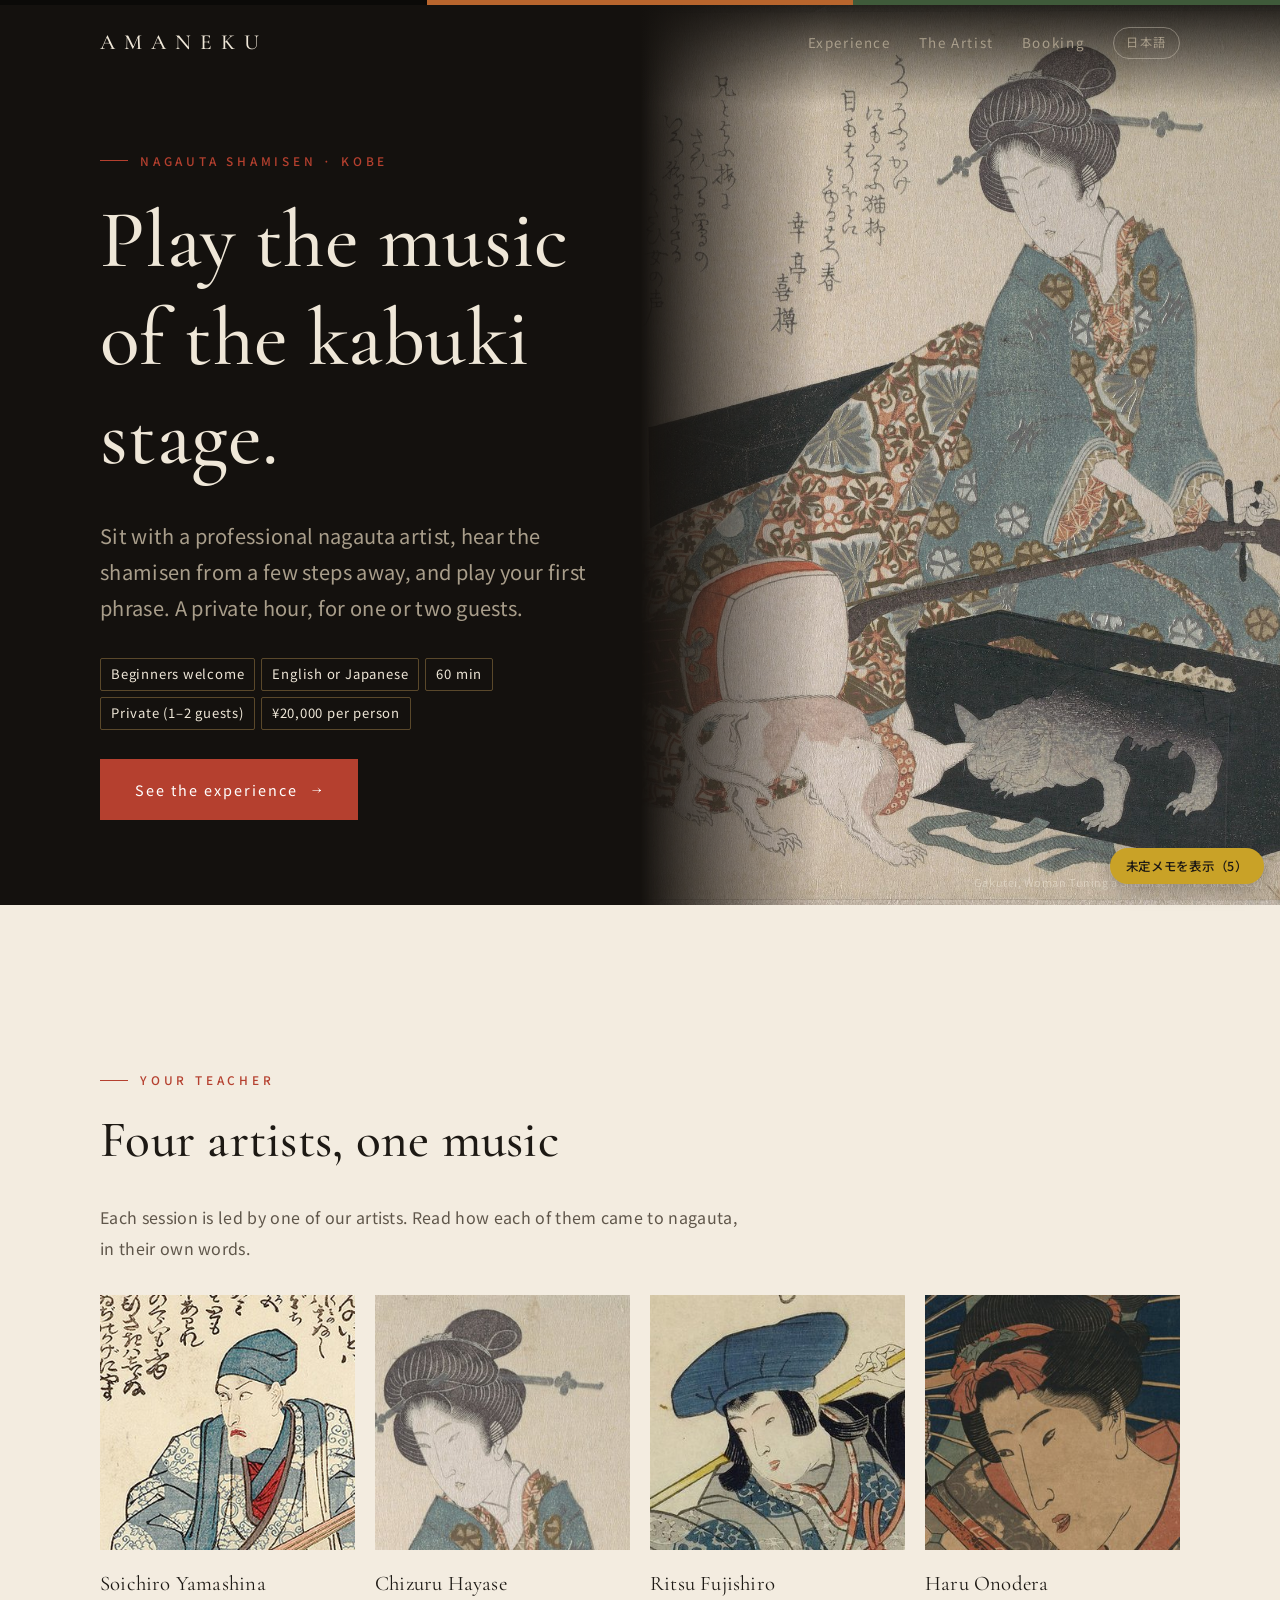
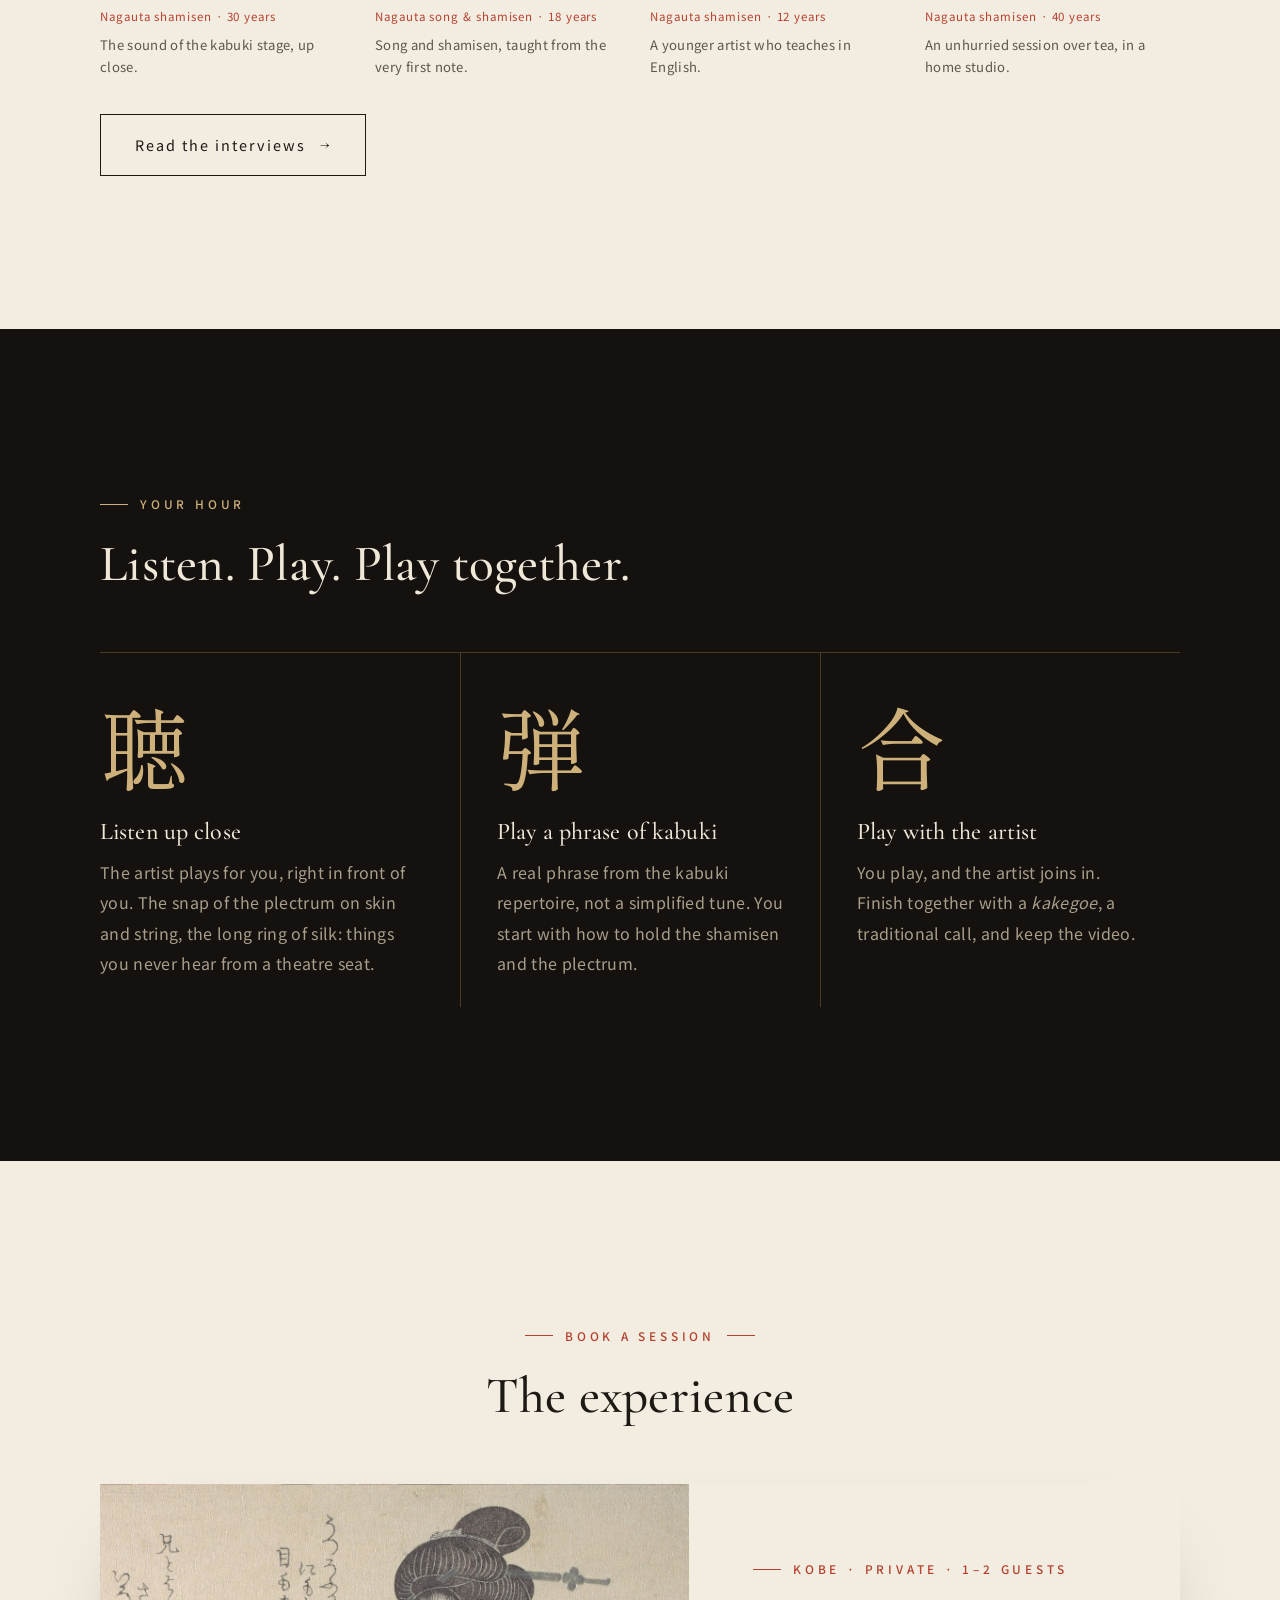
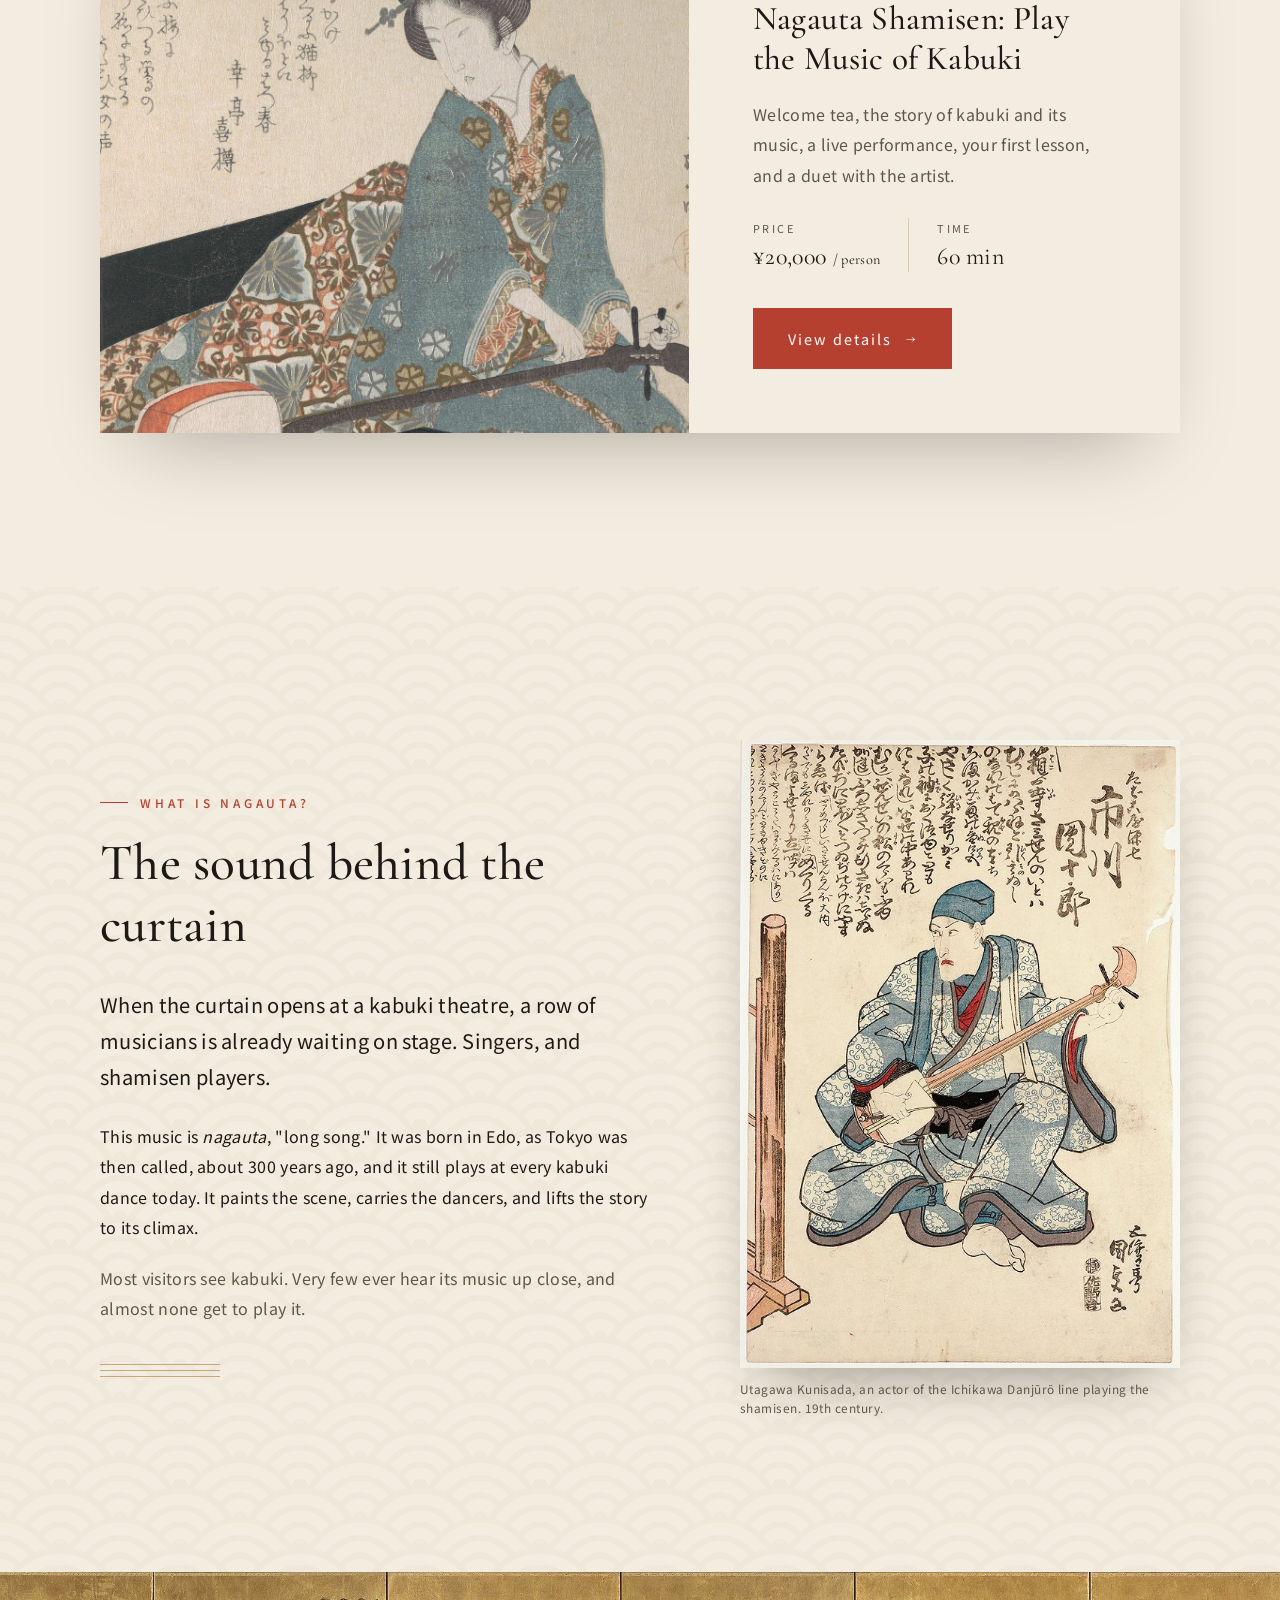
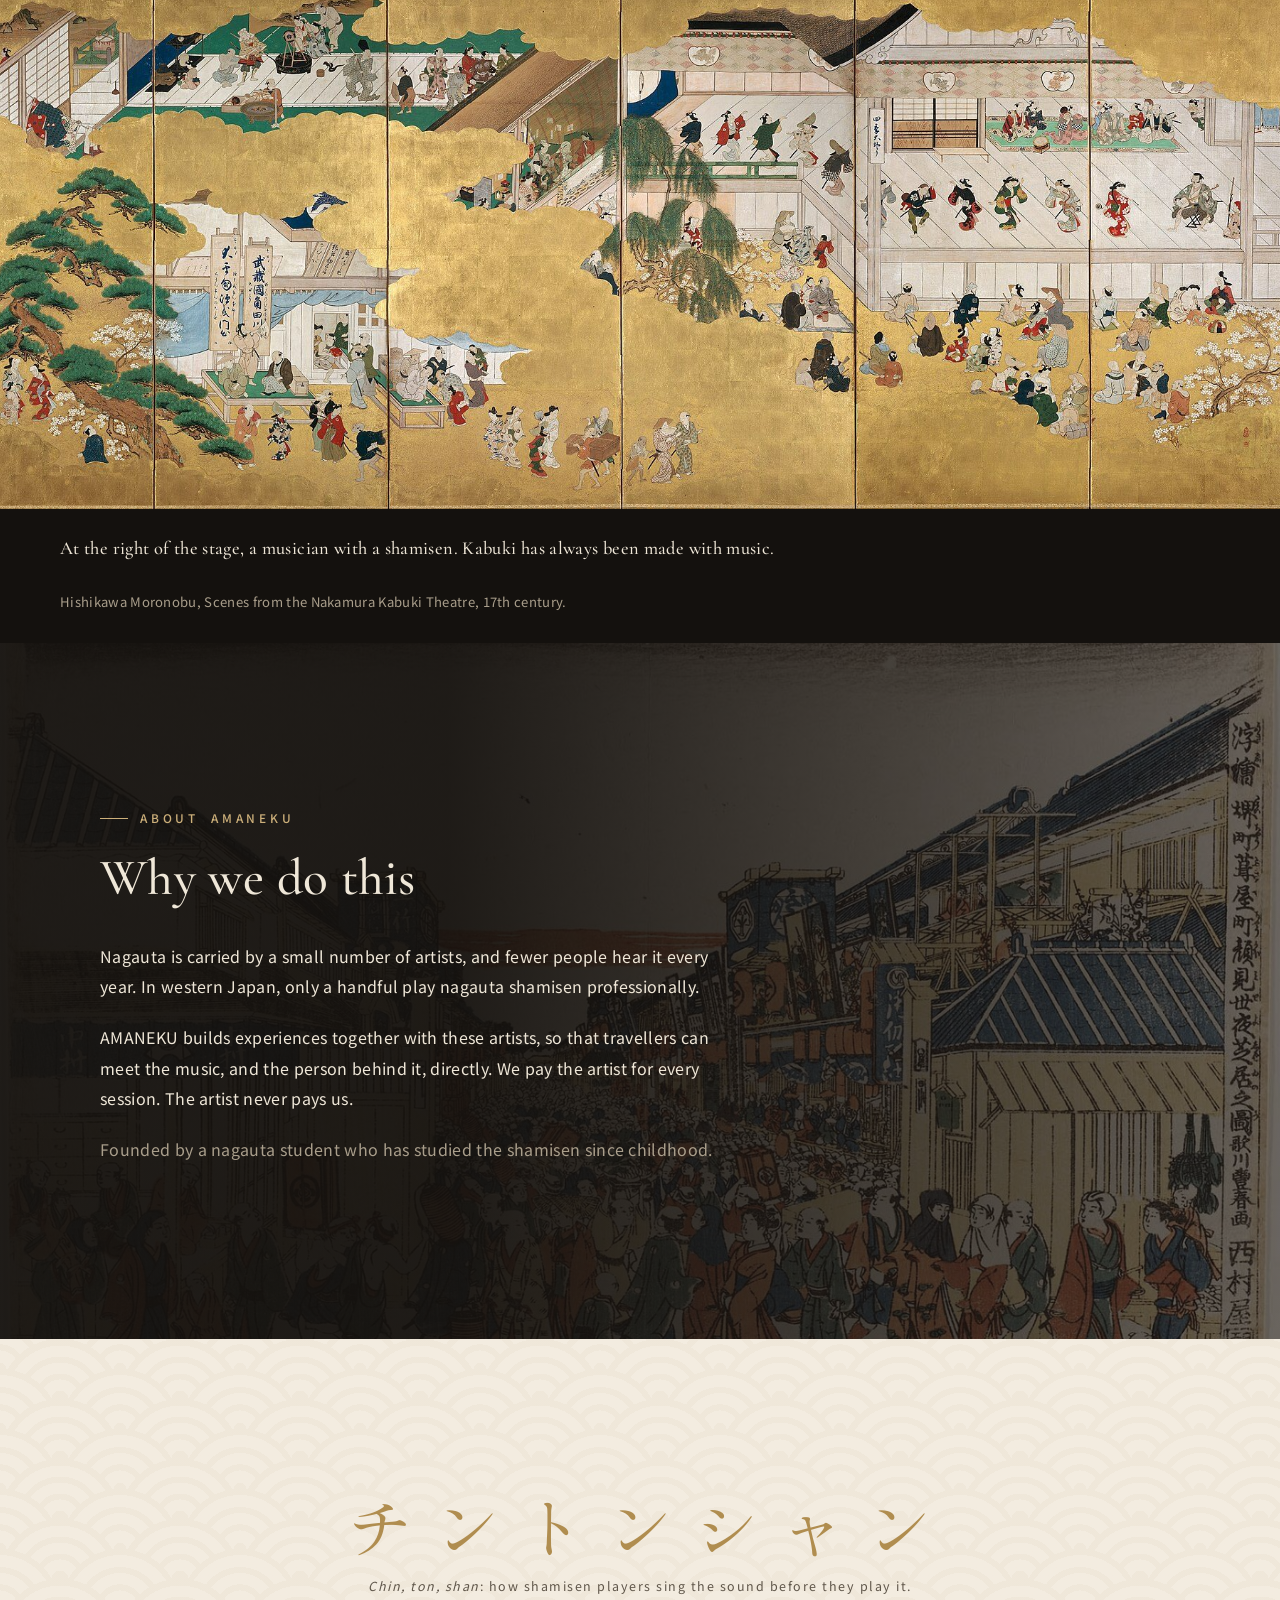
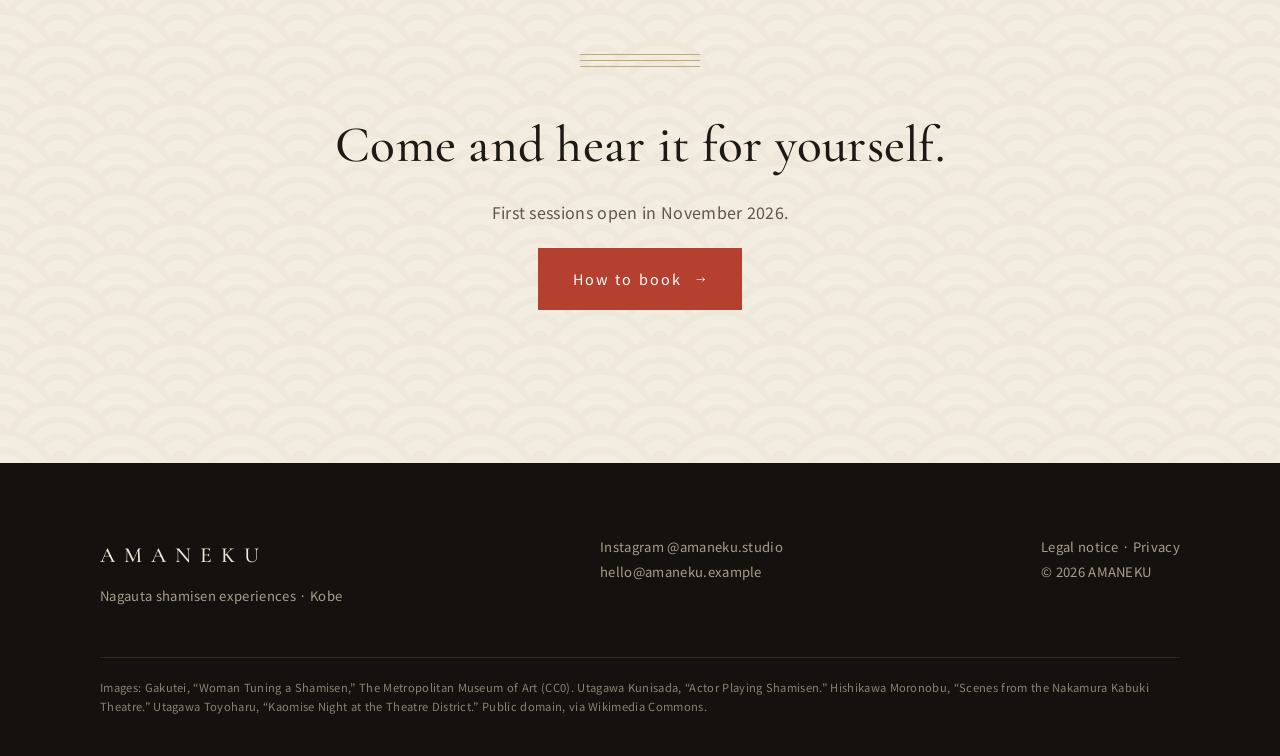
==== index.html @ f6bb28c9 "AMANEKU 体験サイトの見本（MVP・形だけ版） - 日本語・英語の4ページ（トップ／体験／演奏家／予約） - 予約カレンダー（ダミーデータ、予約・決済は未接続） - 検索エンジンに載らない設定（" ====
<!doctype html>
<html lang="en">
<head>
<meta charset="utf-8">
<meta name="robots" content="noindex, nofollow">
<meta name="viewport" content="width=device-width, initial-scale=1">
<title>AMANEKU</title>
<script>
  // ブラウザの言語が日本語なら日本語版へ、それ以外は英語版へ
  try {
    var ja = (navigator.language || "").toLowerCase().indexOf("ja") === 0;
    location.replace(ja ? "ja/index.html" : "en/index.html");
  } catch (e) {}
</script>
<style>
  body { background: #f6f1e7; color: #1f1b16; font-family: system-ui, sans-serif; display: flex; min-height: 100vh; align-items: center; justify-content: center; margin: 0; }
  a { margin: 0 12px; color: inherit; }
  @media (prefers-color-scheme: dark) { body { background: #17140f; color: #ece4d4; } }
</style>
</head>
<body>
  <p>AMANEKU — <a href="en/index.html">English</a> <a href="ja/index.html">日本語</a></p>
</body>
</html>
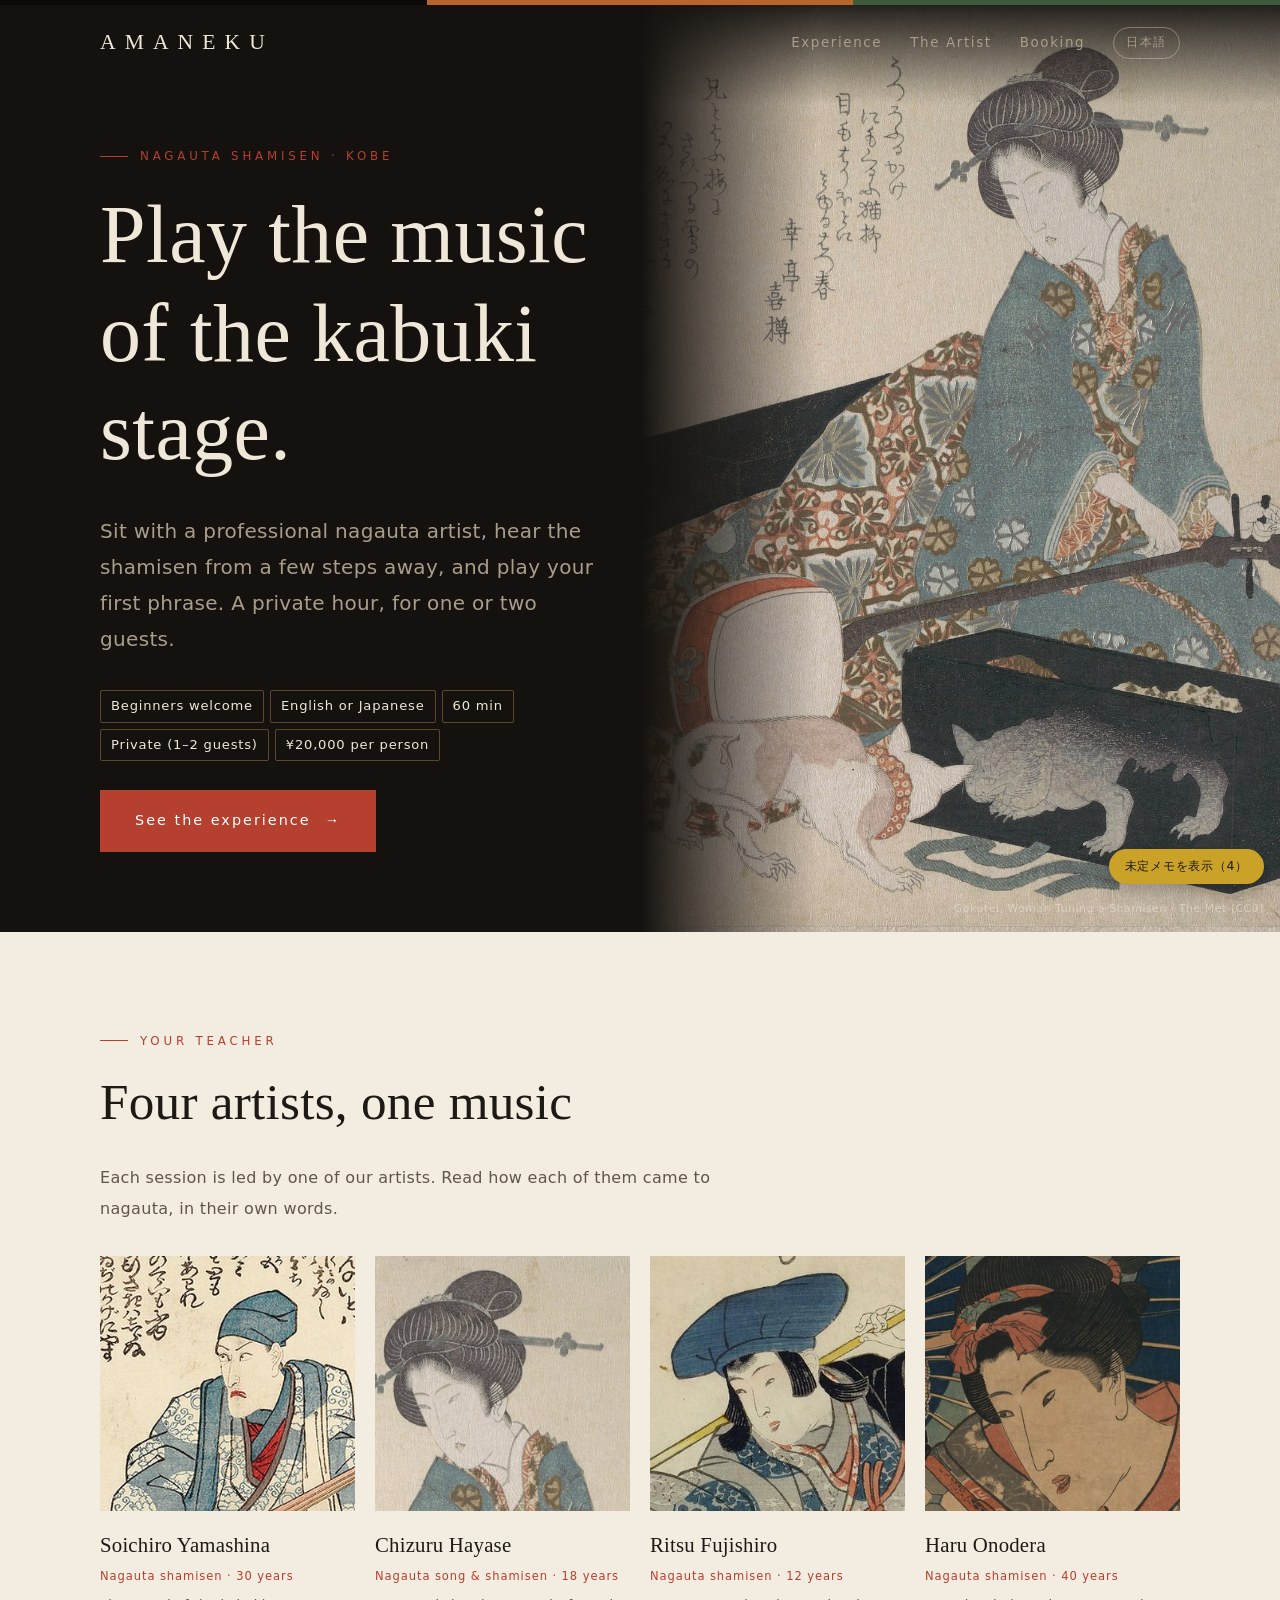
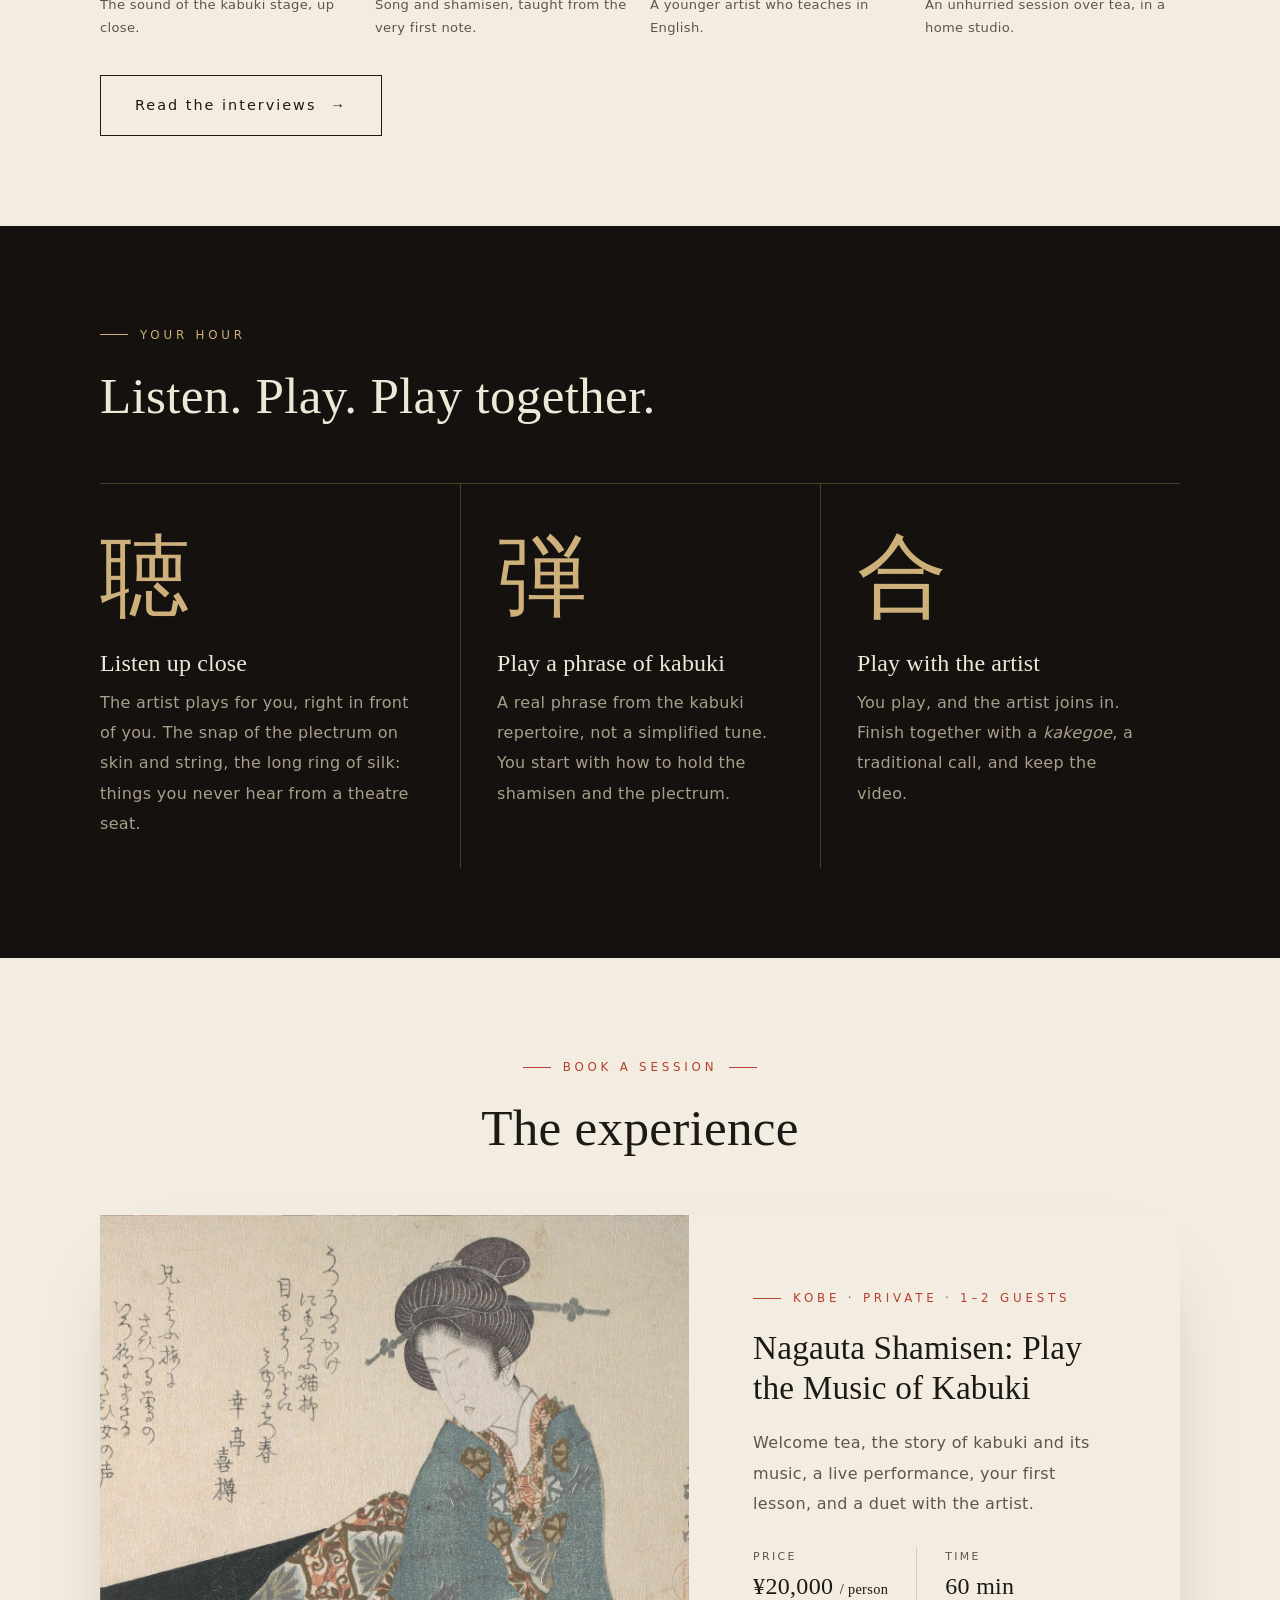
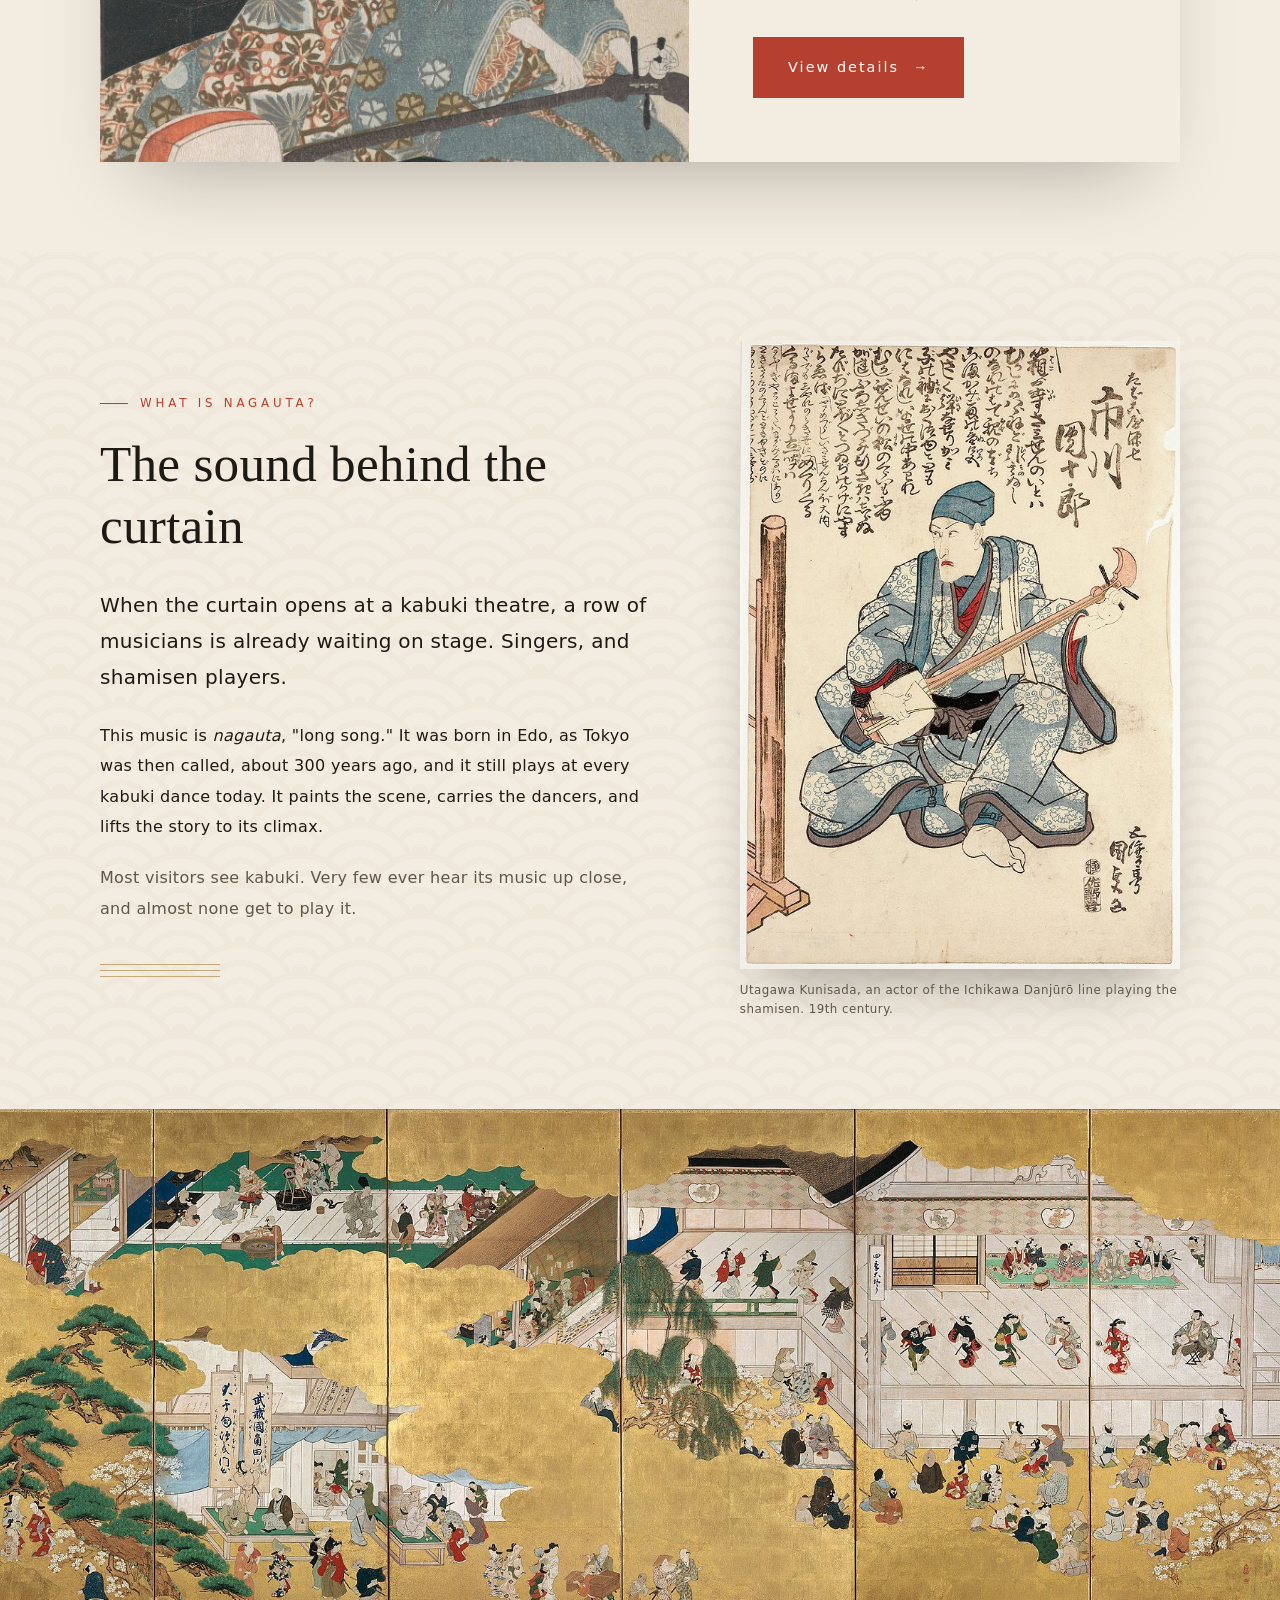
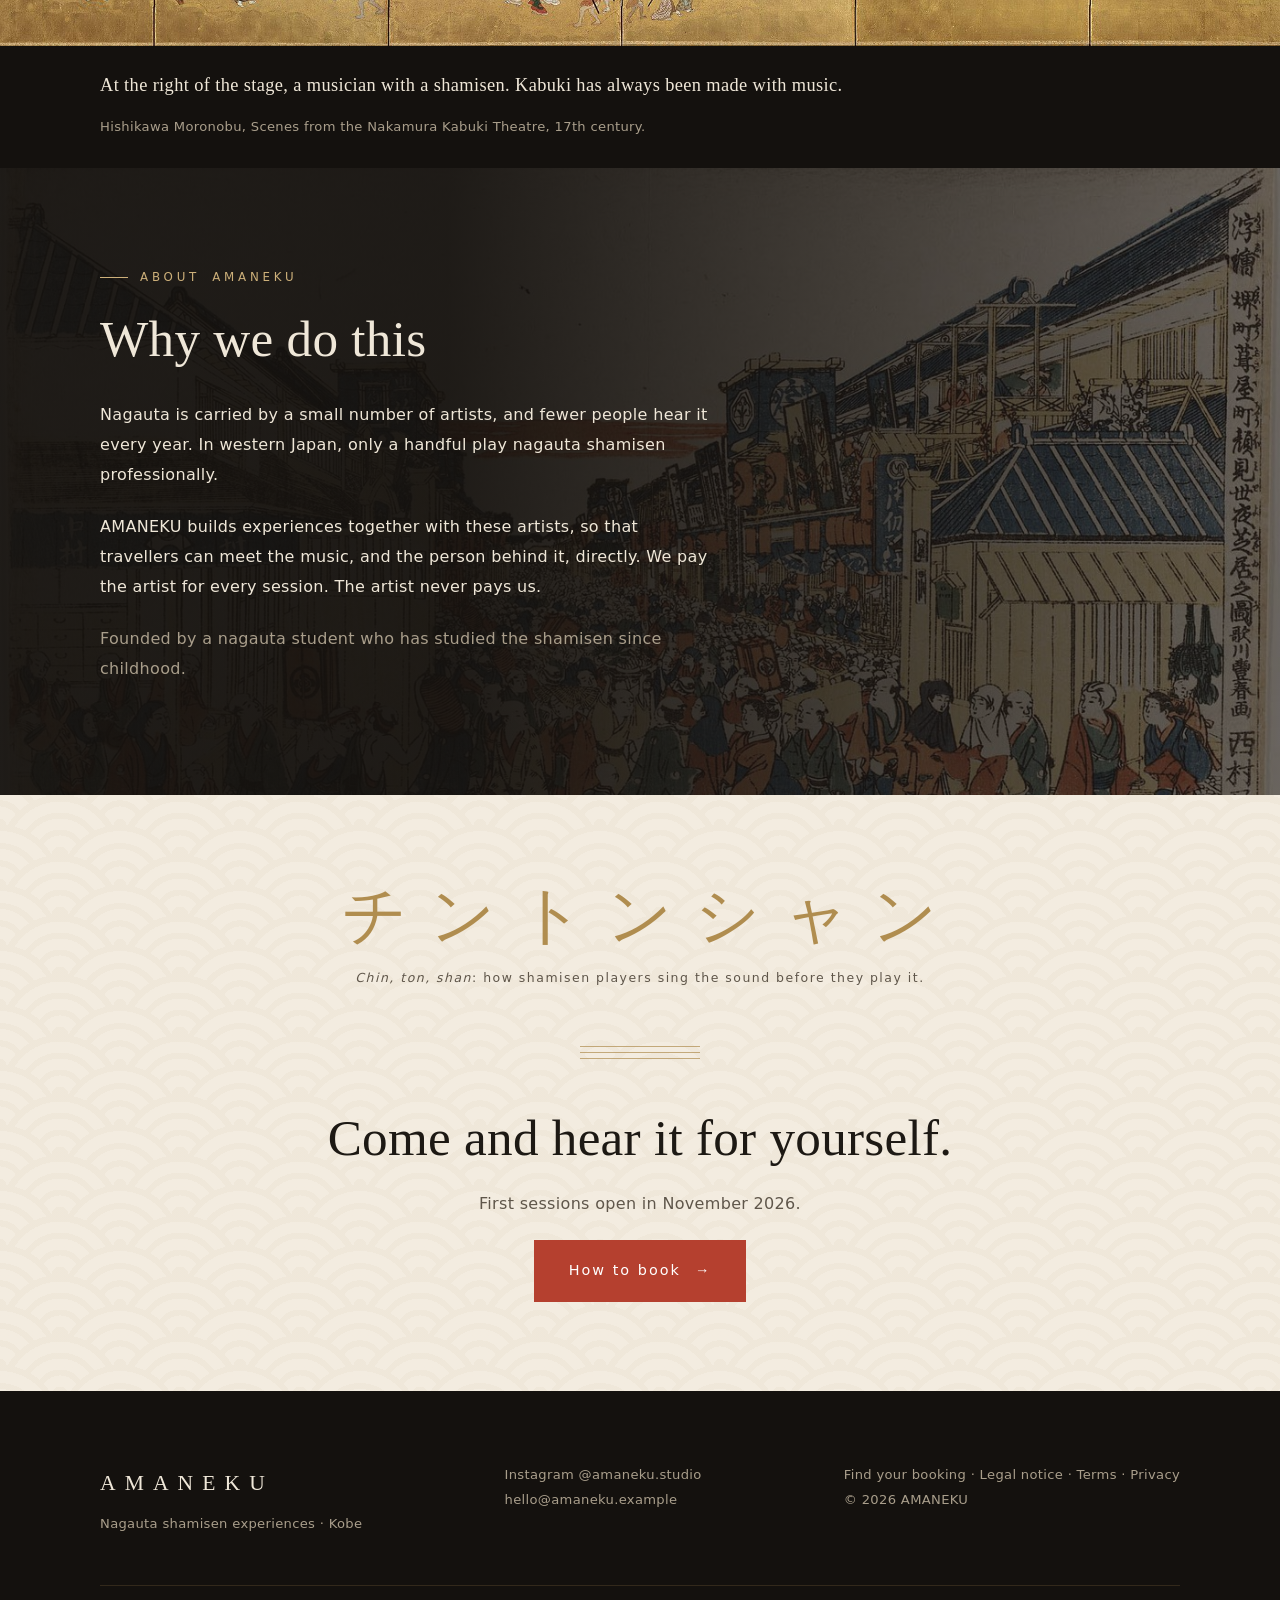
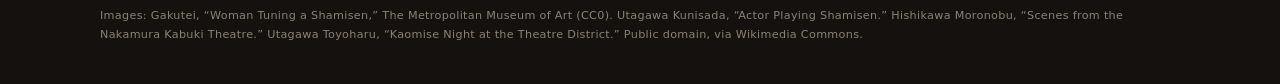
==== commit 0133bc56: "安全対策：CSPとリファラーの設定、データベースの文字を無害化して表示、仮押さえの回数制限のお知らせ Co-Authored-By: Claude Opus 5.5 <noreply@anthropi" ====
--- a/index.html
+++ b/index.html
@@ -2,6 +2,8 @@
 <html lang="en">
 <head>
 <meta charset="utf-8">
+<meta http-equiv="Content-Security-Policy" content="default-src 'self'; script-src 'self' 'sha256-+g8NcLocS+J3GycqzifURA1tshLZYF4IOyKaIvs1fI8=' 'sha256-EjybbuHvVDgNgoO8zO6FQB5c3XlNjq50l2YYNhiYtuU='; style-src 'self' 'unsafe-inline' https://fonts.googleapis.com; font-src https://fonts.gstatic.com; img-src 'self' data: https://amanekustudio-dotcom.github.io https://enoiaitbavewiusniakv.supabase.co; connect-src https://enoiaitbavewiusniakv.supabase.co; form-action 'self'; base-uri 'self'; object-src 'none'">
+<meta name="referrer" content="strict-origin-when-cross-origin">
 <meta name="robots" content="noindex, nofollow">
 <meta name="viewport" content="width=device-width, initial-scale=1">
 <title>AMANEKU</title>
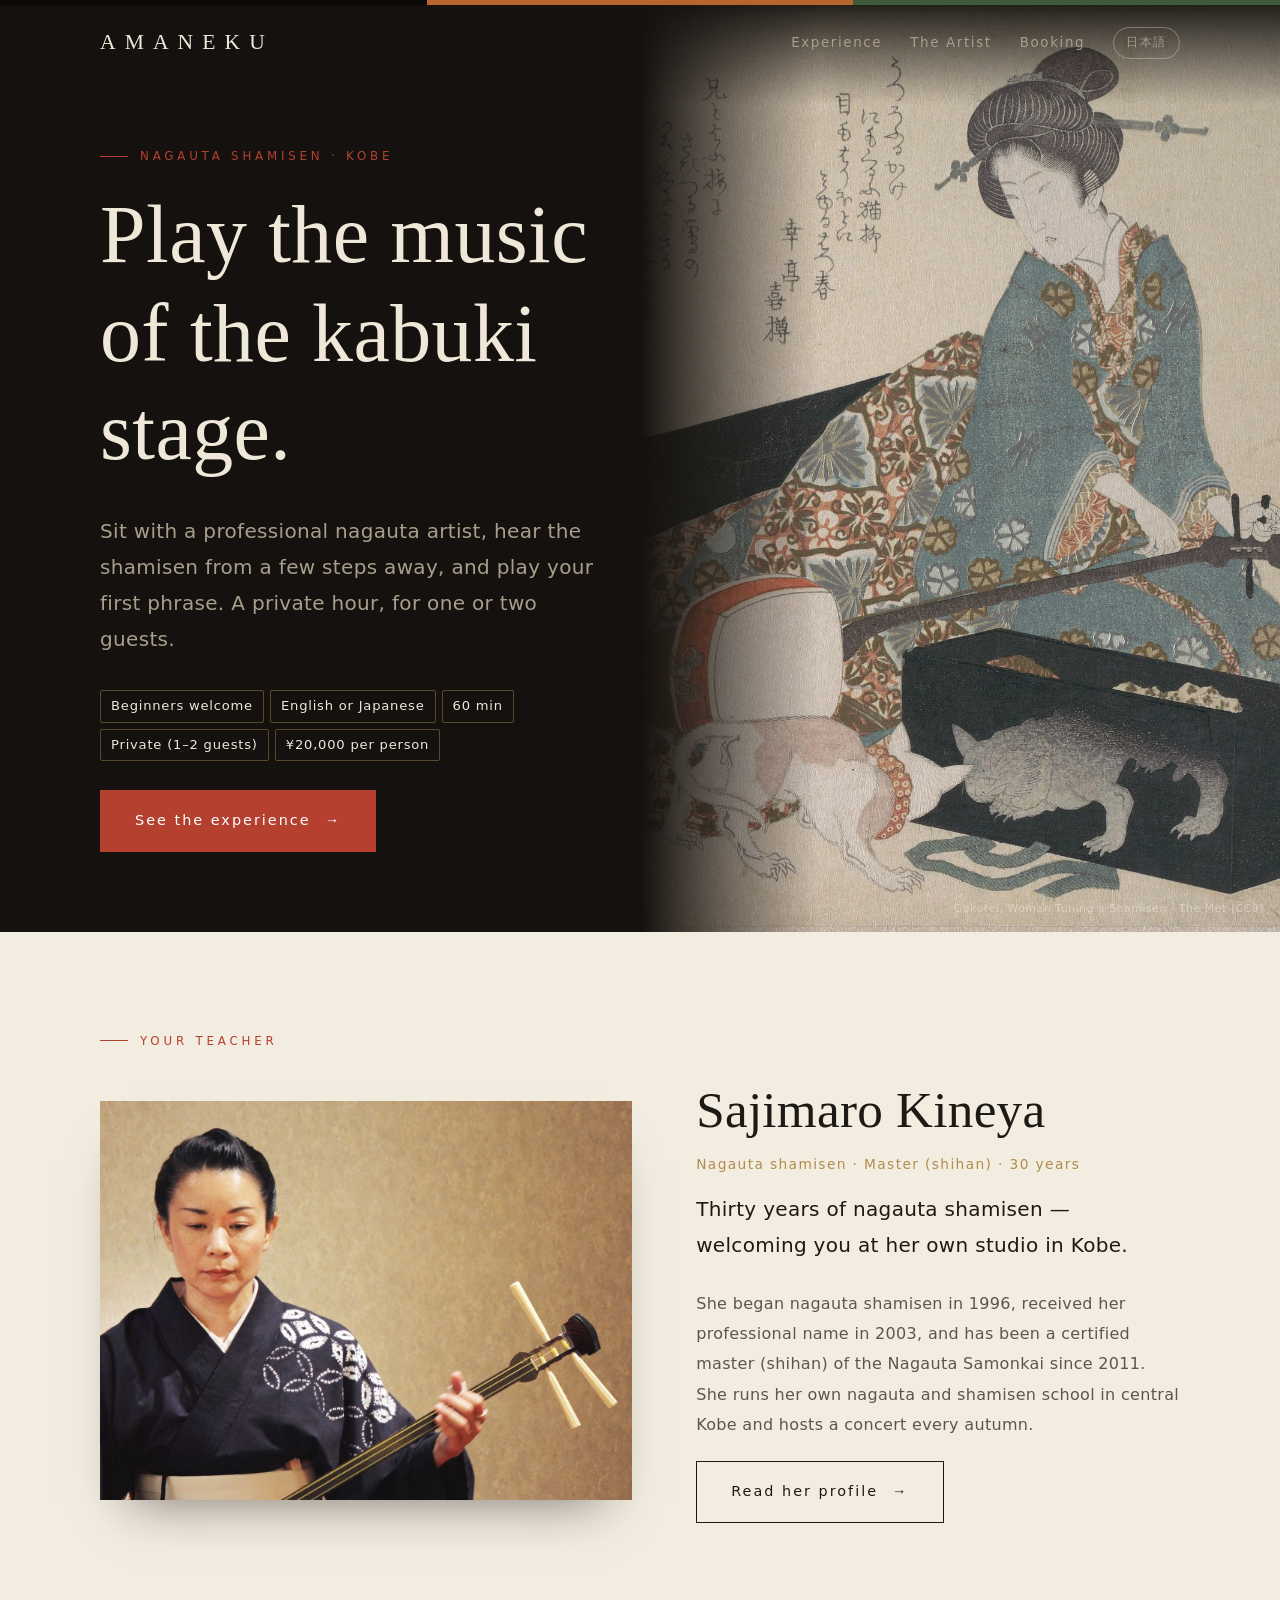
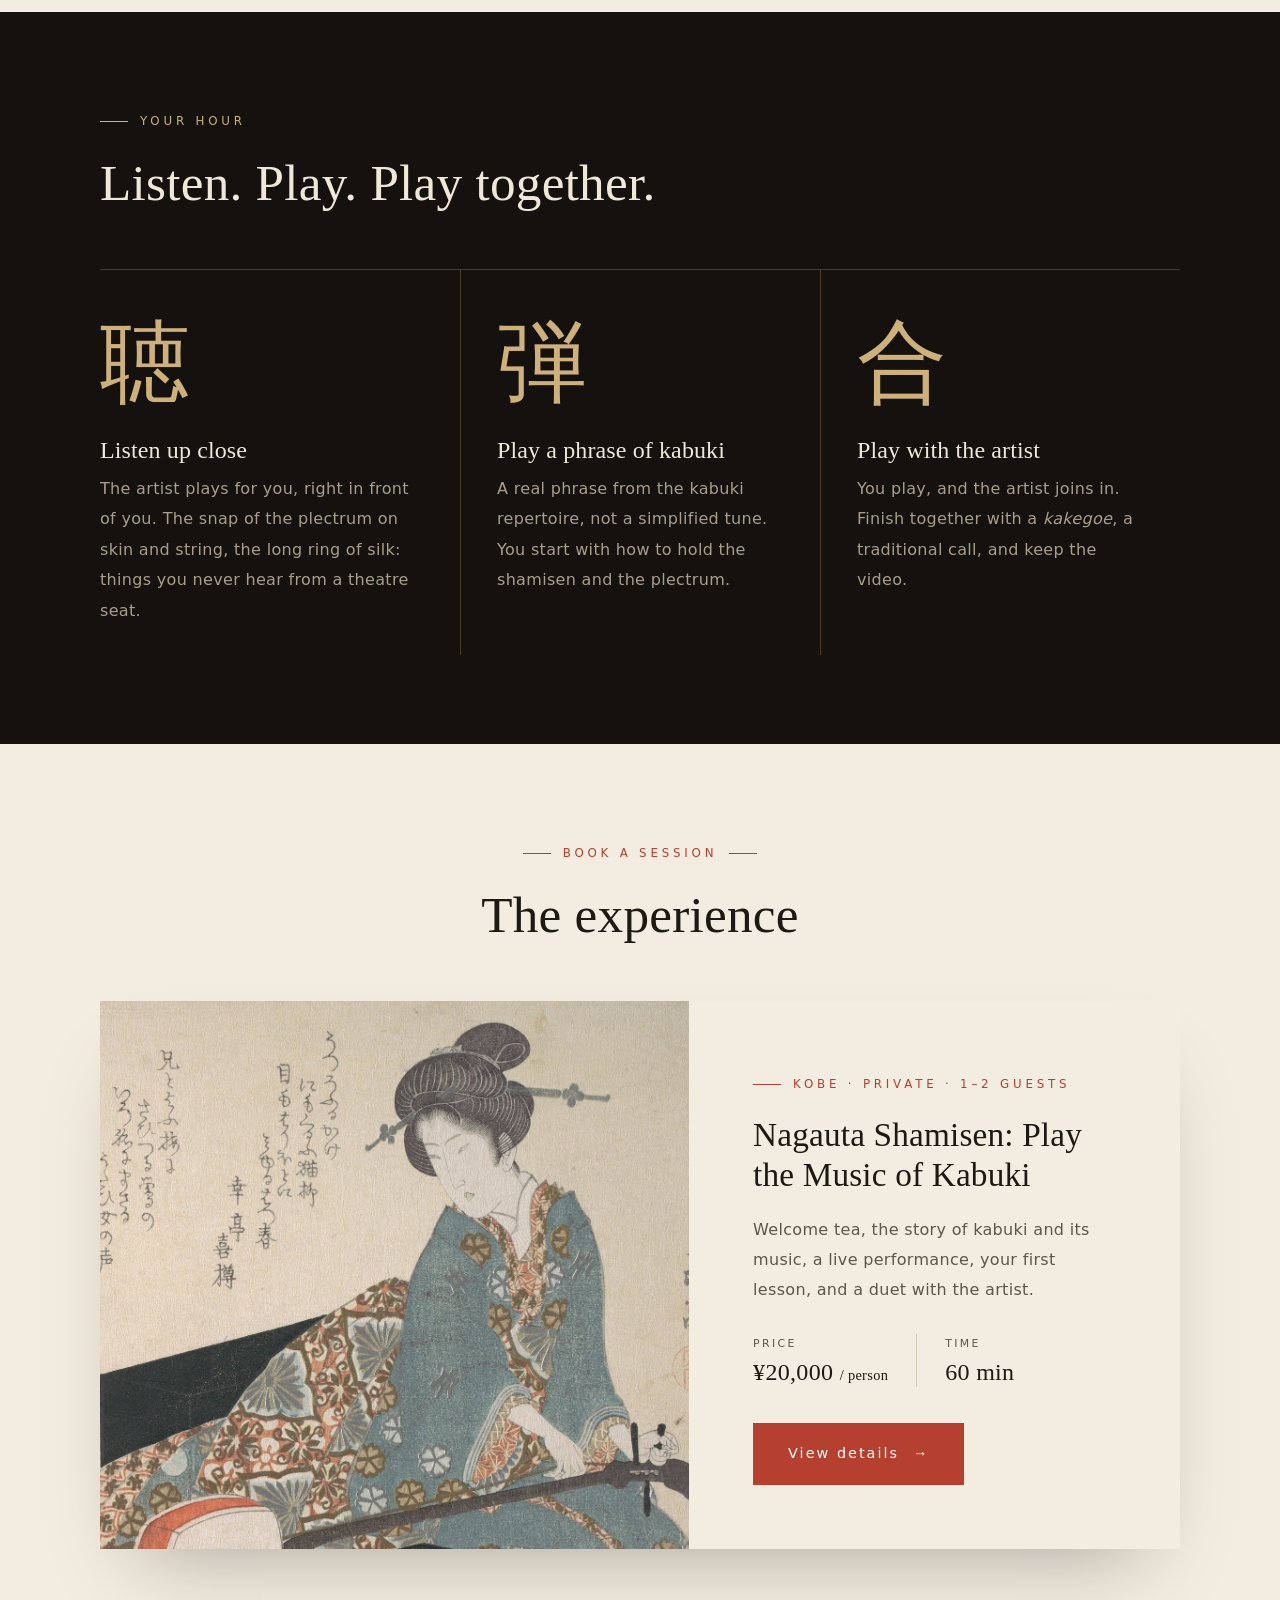
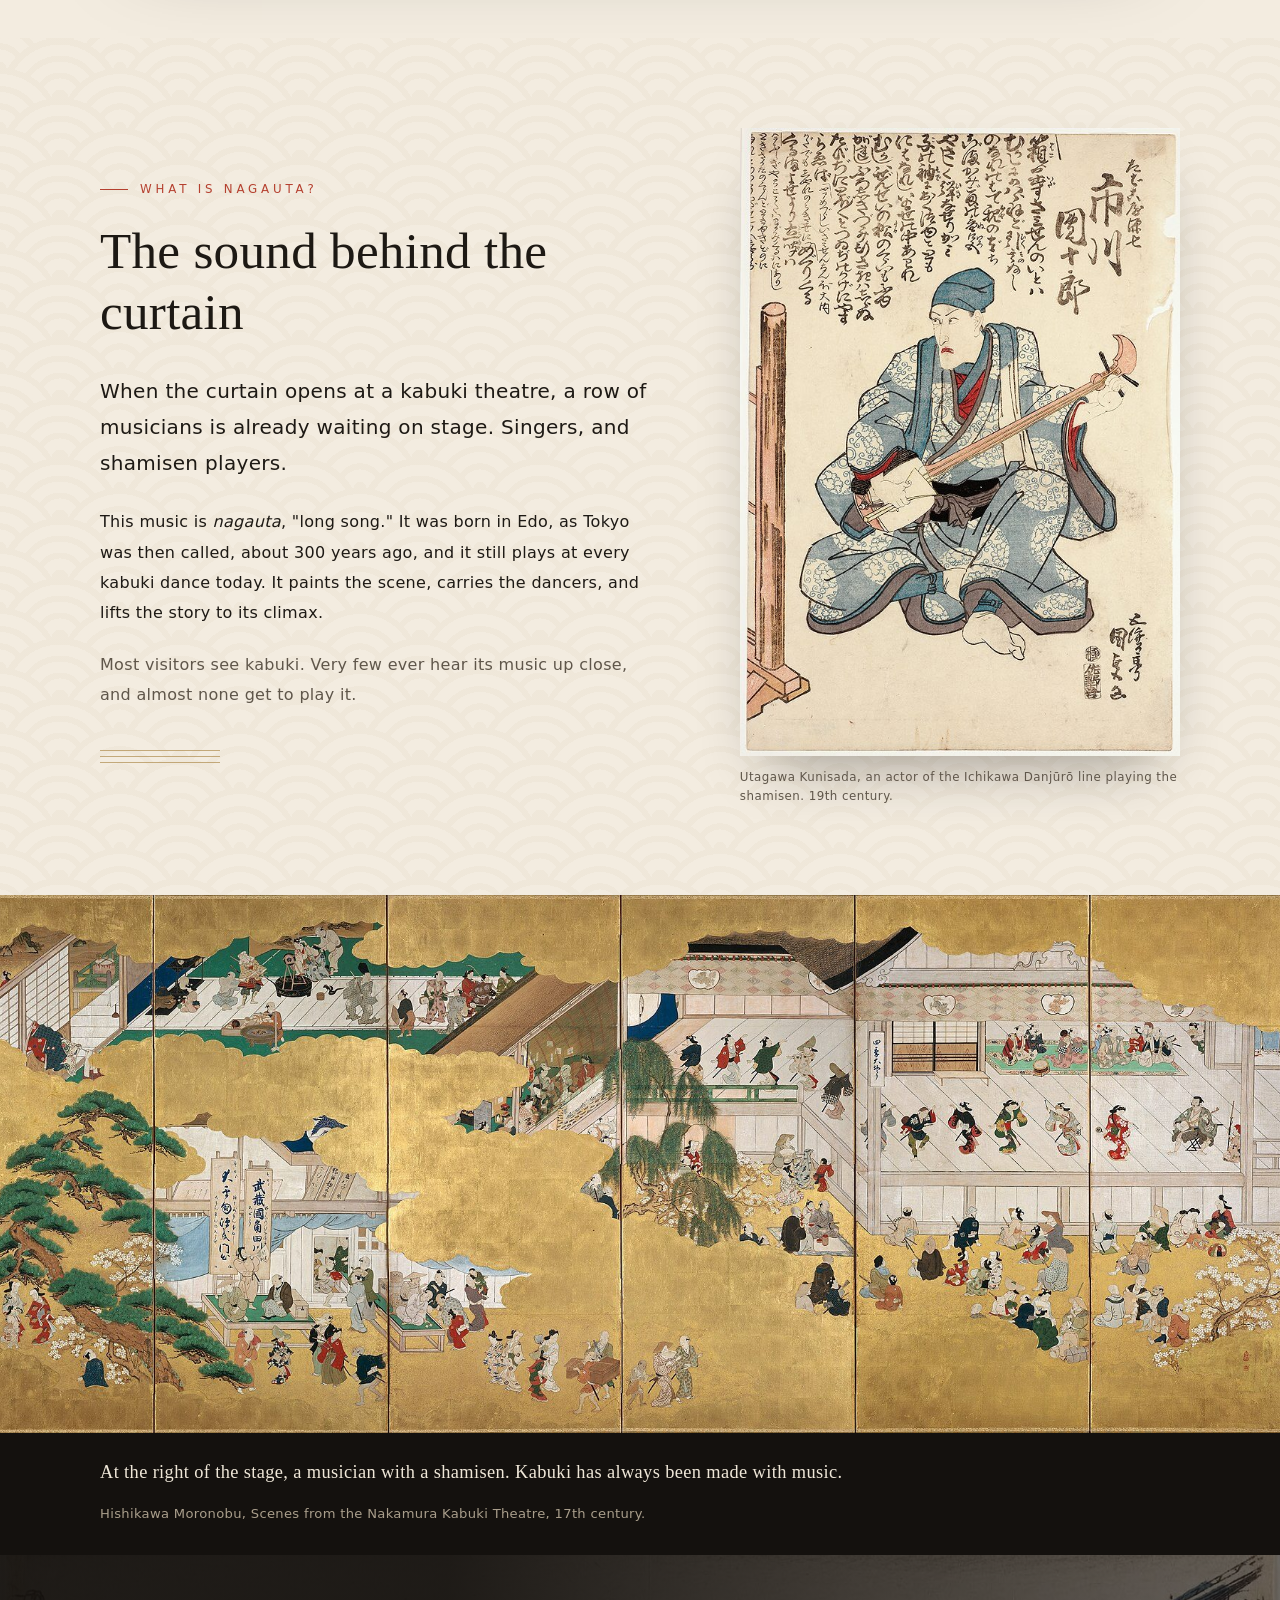
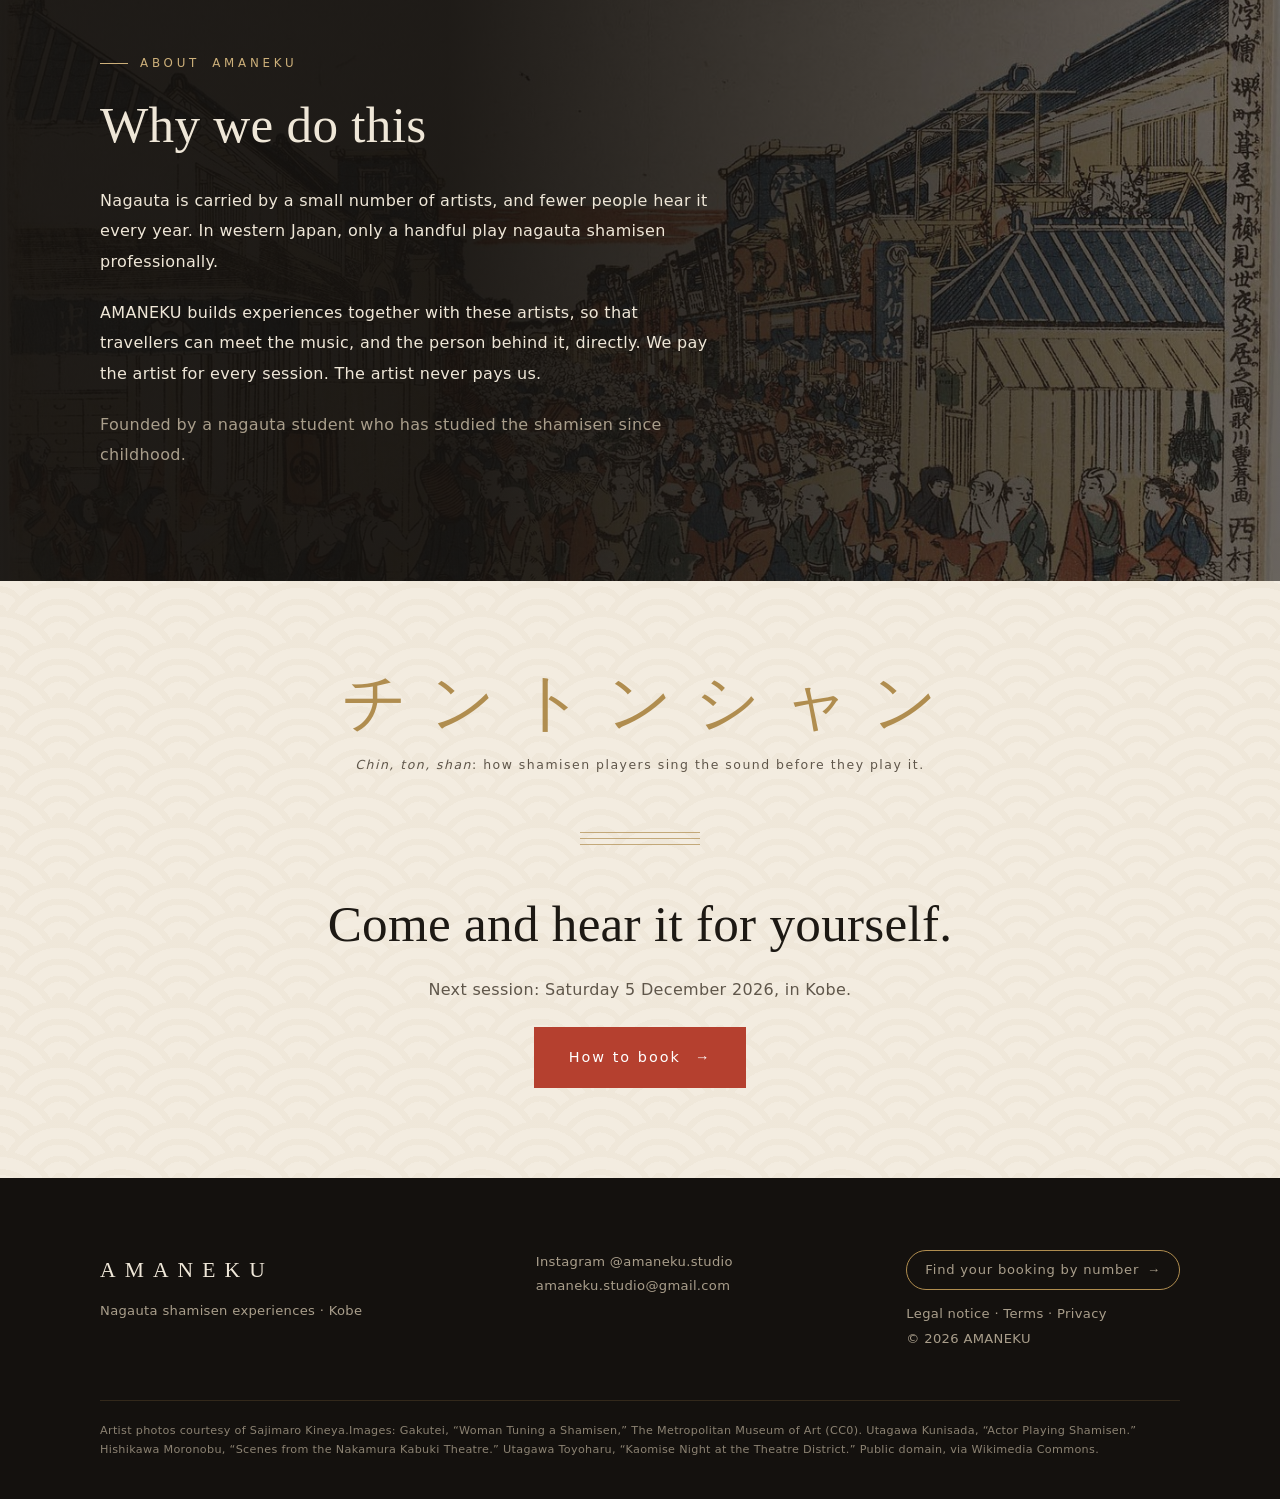
==== commit 471e48d7: "本公開：特商法の表記を確定（AMANEKU Studio、連絡先、税込）、未定の印と運営メモを外し、検索に載るように（予約確認・照会ページは除く） Co-Authored-By: Claude Opu" ====
--- a/index.html
+++ b/index.html
@@ -4,7 +4,7 @@
 <meta charset="utf-8">
 <meta http-equiv="Content-Security-Policy" content="default-src 'self'; script-src 'self' 'sha256-+g8NcLocS+J3GycqzifURA1tshLZYF4IOyKaIvs1fI8=' 'sha256-EjybbuHvVDgNgoO8zO6FQB5c3XlNjq50l2YYNhiYtuU='; style-src 'self' 'unsafe-inline' https://fonts.googleapis.com; font-src https://fonts.gstatic.com; img-src 'self' data: https://amanekustudio-dotcom.github.io https://enoiaitbavewiusniakv.supabase.co; connect-src https://enoiaitbavewiusniakv.supabase.co; form-action 'self'; base-uri 'self'; object-src 'none'">
 <meta name="referrer" content="strict-origin-when-cross-origin">
-<meta name="robots" content="noindex, nofollow">
+<meta name="robots" content="noindex, follow">
 <meta name="viewport" content="width=device-width, initial-scale=1">
 <title>AMANEKU</title>
 <script>
